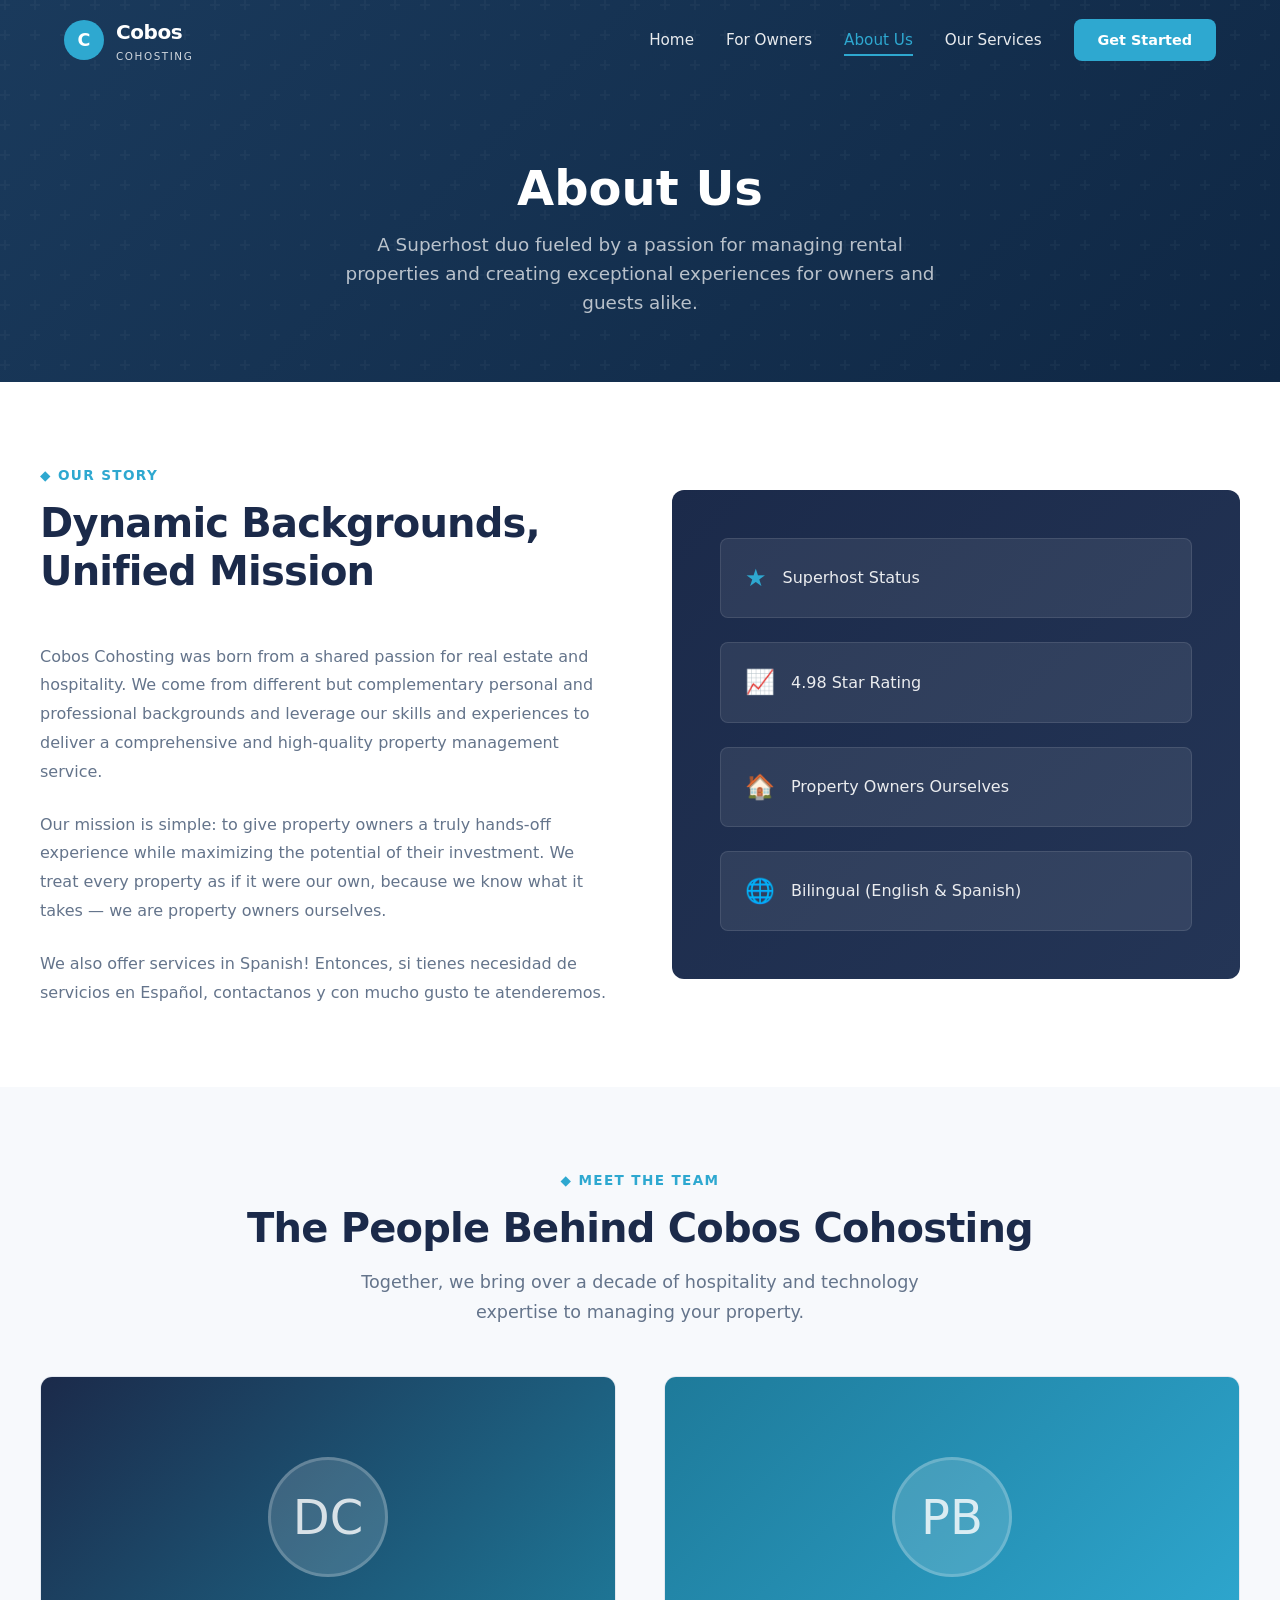
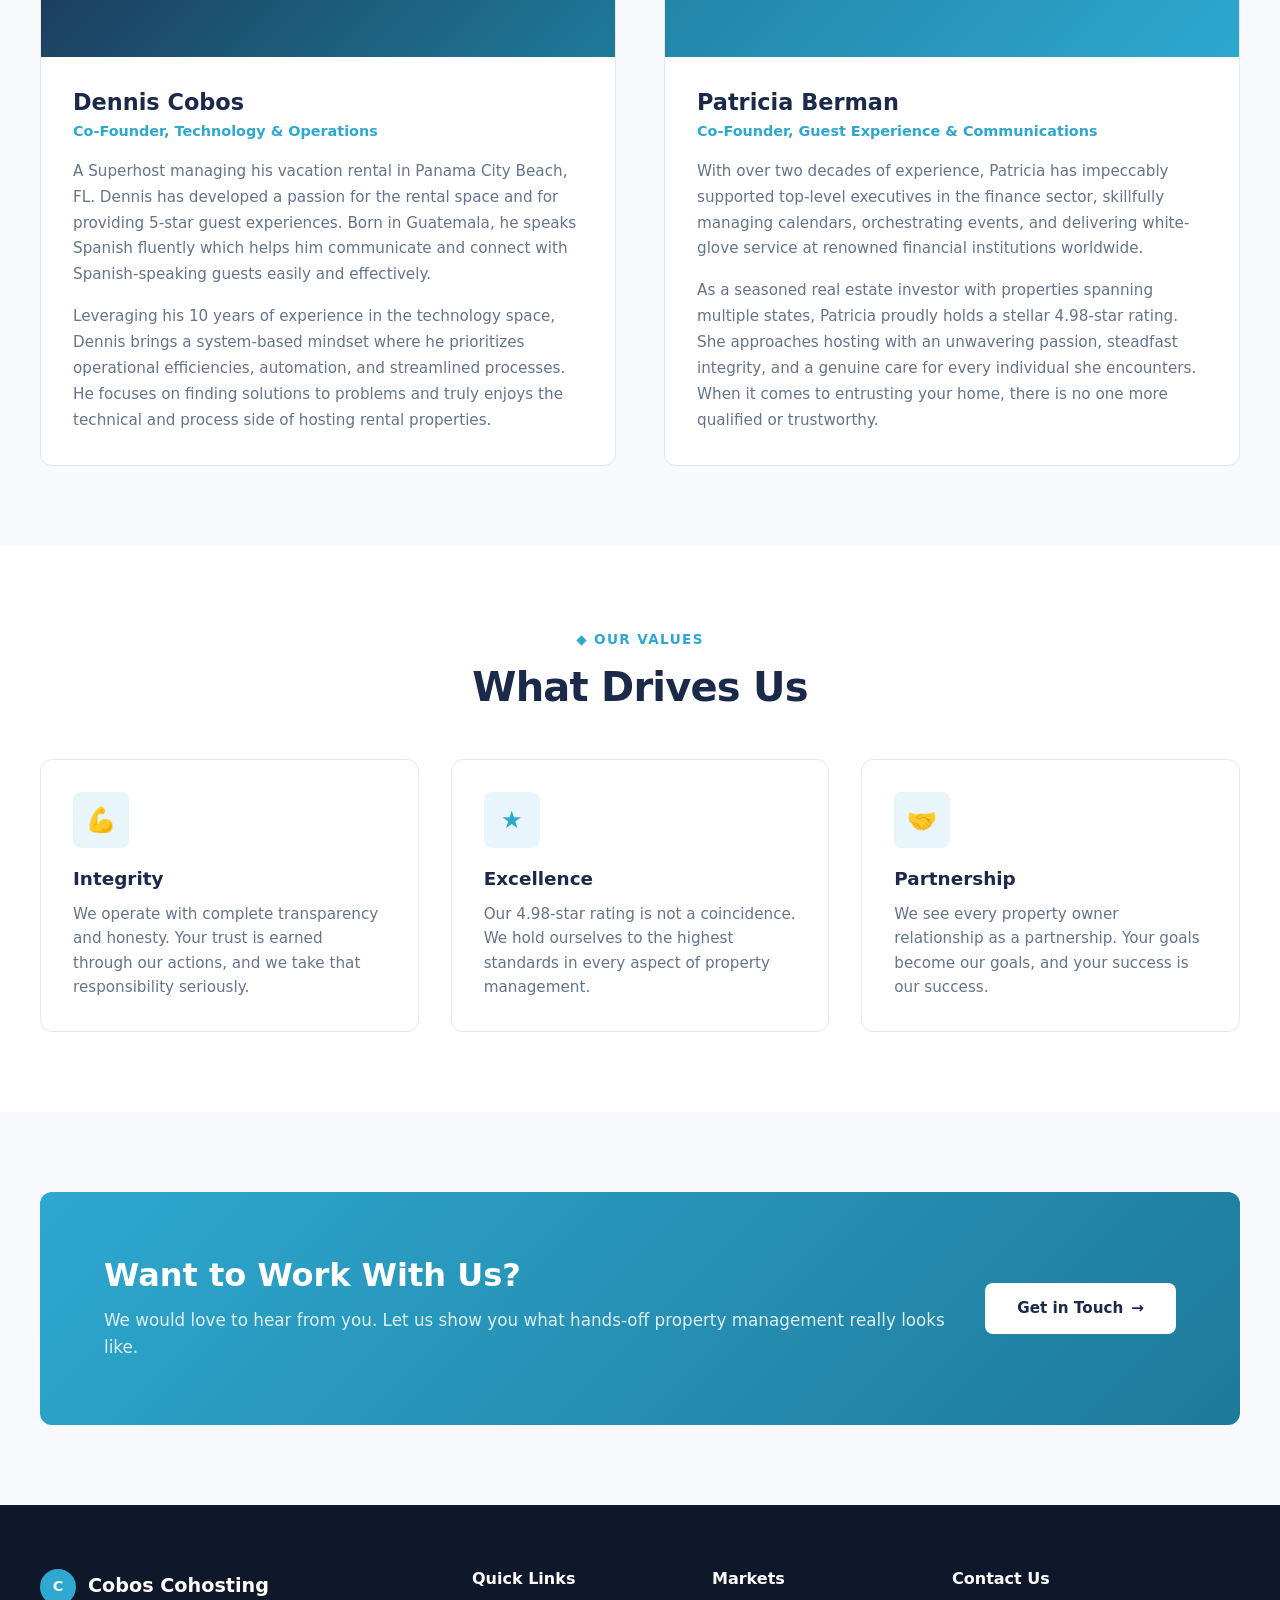
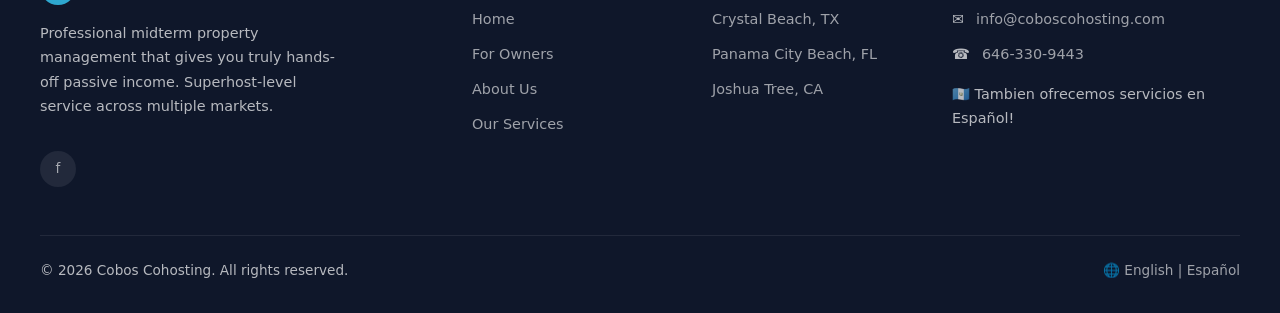
==== about.html @ 7b2449f8 "Initial commit: Cobos Cohosting website rebuild Complete static website for midterm property managem" ====
<!DOCTYPE html>
<html lang="en">
<head>
  <meta charset="UTF-8">
  <meta name="viewport" content="width=device-width, initial-scale=1.0">
  <title>About Us | Cobos Cohosting</title>
  <meta name="description" content="Meet the team behind Cobos Cohosting. Dennis Cobos and Patricia Berman bring together technology expertise and executive-level service to manage your rental property.">
  <link rel="stylesheet" href="css/style.css">
</head>
<body>

<!-- NAV -->
<nav class="nav">
  <div class="nav__inner">
    <a href="index.html" class="nav__logo">
      <div class="nav__logo-icon">C</div>
      <div class="nav__logo-text">Cobos<span>Cohosting</span></div>
    </a>
    <div class="nav__links">
      <a href="index.html" class="nav__link">Home</a>
      <a href="for-owners.html" class="nav__link">For Owners</a>
      <a href="about.html" class="nav__link active">About Us</a>
      <a href="services.html" class="nav__link">Our Services</a>
      <a href="for-owners.html#contact" class="nav__cta">Get Started</a>
    </div>
    <div class="nav__toggle" onclick="document.querySelector('.mobile-nav').classList.add('open')">
      <span></span><span></span><span></span>
    </div>
  </div>
</nav>

<!-- MOBILE NAV -->
<div class="mobile-nav">
  <button class="mobile-nav__close" onclick="this.parentElement.classList.remove('open')">&times;</button>
  <a href="index.html">Home</a>
  <a href="for-owners.html">For Owners</a>
  <a href="about.html">About Us</a>
  <a href="services.html">Our Services</a>
  <a href="for-owners.html#contact" class="btn btn--primary">Get Started</a>
</div>

<!-- PAGE HERO -->
<section class="page-hero">
  <h1 class="page-hero__title">About Us</h1>
  <p class="page-hero__subtitle">A Superhost duo fueled by a passion for managing rental properties and creating exceptional experiences for owners and guests alike.</p>
</section>

<!-- OUR STORY -->
<section class="section">
  <div class="section__inner">
    <div class="why-grid">
      <div>
        <div class="section__header">
          <div class="section__tag">&#9670; Our Story</div>
          <h2 class="section__title">Dynamic Backgrounds, Unified Mission</h2>
        </div>
        <p style="color:var(--text-light);line-height:1.8;margin-bottom:1.5rem">Cobos Cohosting was born from a shared passion for real estate and hospitality. We come from different but complementary personal and professional backgrounds and leverage our skills and experiences to deliver a comprehensive and high-quality property management service.</p>
        <p style="color:var(--text-light);line-height:1.8;margin-bottom:1.5rem">Our mission is simple: to give property owners a truly hands-off experience while maximizing the potential of their investment. We treat every property as if it were our own, because we know what it takes &mdash; we are property owners ourselves.</p>
        <p style="color:var(--text-light);line-height:1.8">We also offer services in Spanish! Entonces, si tienes necesidad de servicios en Espa&ntilde;ol, contactanos y con mucho gusto te atenderemos.</p>
      </div>
      <div class="why-visual">
        <div class="why-visual__item">
          <div class="why-visual__icon">&#9733;</div>
          <div class="why-visual__text">Superhost Status</div>
        </div>
        <div class="why-visual__item">
          <div class="why-visual__icon">&#128200;</div>
          <div class="why-visual__text">4.98 Star Rating</div>
        </div>
        <div class="why-visual__item">
          <div class="why-visual__icon">&#127968;</div>
          <div class="why-visual__text">Property Owners Ourselves</div>
        </div>
        <div class="why-visual__item">
          <div class="why-visual__icon">&#127760;</div>
          <div class="why-visual__text">Bilingual (English &amp; Spanish)</div>
        </div>
      </div>
    </div>
  </div>
</section>

<!-- TEAM -->
<section class="section section--gray">
  <div class="section__inner">
    <div class="section__header section__header--center">
      <div class="section__tag">&#9670; Meet the Team</div>
      <h2 class="section__title">The People Behind Cobos Cohosting</h2>
      <p class="section__subtitle">Together, we bring over a decade of hospitality and technology expertise to managing your property.</p>
    </div>
    <div class="team-grid">
      <div class="team-card">
        <div class="team-card__img">
          <div class="team-card__avatar">DC</div>
        </div>
        <div class="team-card__body">
          <h3 class="team-card__name">Dennis Cobos</h3>
          <div class="team-card__role">Co-Founder, Technology &amp; Operations</div>
          <p class="team-card__text">A Superhost managing his vacation rental in Panama City Beach, FL. Dennis has developed a passion for the rental space and for providing 5-star guest experiences. Born in Guatemala, he speaks Spanish fluently which helps him communicate and connect with Spanish-speaking guests easily and effectively.</p>
          <p class="team-card__text" style="margin-top:1rem">Leveraging his 10 years of experience in the technology space, Dennis brings a system-based mindset where he prioritizes operational efficiencies, automation, and streamlined processes. He focuses on finding solutions to problems and truly enjoys the technical and process side of hosting rental properties.</p>
        </div>
      </div>
      <div class="team-card">
        <div class="team-card__img" style="background:linear-gradient(135deg,var(--blue-dark),var(--blue))">
          <div class="team-card__avatar">PB</div>
        </div>
        <div class="team-card__body">
          <h3 class="team-card__name">Patricia Berman</h3>
          <div class="team-card__role">Co-Founder, Guest Experience &amp; Communications</div>
          <p class="team-card__text">With over two decades of experience, Patricia has impeccably supported top-level executives in the finance sector, skillfully managing calendars, orchestrating events, and delivering white-glove service at renowned financial institutions worldwide.</p>
          <p class="team-card__text" style="margin-top:1rem">As a seasoned real estate investor with properties spanning multiple states, Patricia proudly holds a stellar 4.98-star rating. She approaches hosting with an unwavering passion, steadfast integrity, and a genuine care for every individual she encounters. When it comes to entrusting your home, there is no one more qualified or trustworthy.</p>
        </div>
      </div>
    </div>
  </div>
</section>

<!-- VALUES -->
<section class="section">
  <div class="section__inner">
    <div class="section__header section__header--center">
      <div class="section__tag">&#9670; Our Values</div>
      <h2 class="section__title">What Drives Us</h2>
    </div>
    <div class="features">
      <div class="feature">
        <div class="feature__icon">&#128170;</div>
        <h3 class="feature__title">Integrity</h3>
        <p class="feature__text">We operate with complete transparency and honesty. Your trust is earned through our actions, and we take that responsibility seriously.</p>
      </div>
      <div class="feature">
        <div class="feature__icon">&#9733;</div>
        <h3 class="feature__title">Excellence</h3>
        <p class="feature__text">Our 4.98-star rating is not a coincidence. We hold ourselves to the highest standards in every aspect of property management.</p>
      </div>
      <div class="feature">
        <div class="feature__icon">&#129309;</div>
        <h3 class="feature__title">Partnership</h3>
        <p class="feature__text">We see every property owner relationship as a partnership. Your goals become our goals, and your success is our success.</p>
      </div>
    </div>
  </div>
</section>

<!-- CTA -->
<section class="section section--gray">
  <div class="section__inner">
    <div class="cta-banner">
      <div>
        <h2 class="cta-banner__title">Want to Work With Us?</h2>
        <p class="cta-banner__text">We would love to hear from you. Let us show you what hands-off property management really looks like.</p>
      </div>
      <div class="cta-banner__buttons">
        <a href="for-owners.html#contact" class="btn btn--white btn--arrow">Get in Touch</a>
      </div>
    </div>
  </div>
</section>

<!-- FOOTER -->
<footer class="footer">
  <div class="footer__inner">
    <div class="footer__grid">
      <div class="footer__brand">
        <div class="footer__logo">
          <div class="footer__logo-icon">C</div>
          Cobos Cohosting
        </div>
        <p class="footer__desc">Professional midterm property management that gives you truly hands-off passive income. Superhost-level service across multiple markets.</p>
        <div class="footer__social">
          <a href="https://www.facebook.com/profile.php?id=61550595598284" target="_blank" rel="noopener" aria-label="Facebook">f</a>
        </div>
      </div>
      <div>
        <h4 class="footer__heading">Quick Links</h4>
        <div class="footer__links">
          <a href="index.html">Home</a>
          <a href="for-owners.html">For Owners</a>
          <a href="about.html">About Us</a>
          <a href="services.html">Our Services</a>
        </div>
      </div>
      <div>
        <h4 class="footer__heading">Markets</h4>
        <div class="footer__links">
          <a href="#">Crystal Beach, TX</a>
          <a href="#">Panama City Beach, FL</a>
          <a href="#">Joshua Tree, CA</a>
        </div>
      </div>
      <div>
        <h4 class="footer__heading">Contact Us</h4>
        <div class="footer__contact-item">&#9993; <a href="mailto:info@coboscohosting.com">info@coboscohosting.com</a></div>
        <div class="footer__contact-item">&#9742; <a href="tel:6463309443">646-330-9443</a></div>
        <p class="footer__desc" style="margin-top:1rem">&#127468;&#127481; Tambien ofrecemos servicios en Espa&ntilde;ol!</p>
      </div>
    </div>
    <div class="footer__bottom">
      <span>&copy; 2026 Cobos Cohosting. All rights reserved.</span>
      <div class="footer__lang">&#127760; English | Espa&ntilde;ol</div>
    </div>
  </div>
</footer>

<script src="js/main.js"></script>
</body>
</html>
---- css/style.css ----
*,*::before,*::after{box-sizing:border-box;margin:0;padding:0}

:root{
  --blue:#2EA8D0;
  --blue-dark:#1E7A9A;
  --blue-light:#E8F6FB;
  --navy:#1B2A4A;
  --navy-light:#243556;
  --white:#FFFFFF;
  --off-white:#F7F9FC;
  --gray-50:#F8FAFC;
  --gray-100:#F1F5F9;
  --gray-200:#E2E8F0;
  --gray-300:#CBD5E1;
  --gray-400:#94A3B8;
  --gray-500:#64748B;
  --gray-600:#475569;
  --gray-700:#334155;
  --gray-800:#1E293B;
  --gray-900:#0F172A;
  --text:#334155;
  --text-light:#64748B;
  --shadow-sm:0 1px 2px rgba(0,0,0,.05);
  --shadow:0 4px 6px -1px rgba(0,0,0,.07),0 2px 4px -2px rgba(0,0,0,.05);
  --shadow-md:0 10px 15px -3px rgba(0,0,0,.08),0 4px 6px -4px rgba(0,0,0,.05);
  --shadow-lg:0 20px 25px -5px rgba(0,0,0,.1),0 8px 10px -6px rgba(0,0,0,.06);
  --radius:8px;
  --radius-lg:12px;
  --transition:all .3s ease;
}

html{scroll-behavior:smooth;font-size:16px}
body{font-family:'Segoe UI',system-ui,-apple-system,sans-serif;color:var(--text);line-height:1.6;overflow-x:hidden;background:var(--white)}
img{max-width:100%;height:auto;display:block}
a{text-decoration:none;color:inherit;transition:var(--transition)}
ul{list-style:none}
h1,h2,h3,h4,h5,h6{line-height:1.2;color:var(--navy);font-weight:700}

/* ── NAV ── */
.nav{position:fixed;top:0;left:0;width:100%;z-index:1000;transition:var(--transition);padding:1rem 0}
.nav.scrolled{background:var(--white);box-shadow:var(--shadow);padding:.5rem 0}
.nav.scrolled .nav__logo-text{color:var(--navy)}
.nav.scrolled .nav__link{color:var(--gray-700)}
.nav.scrolled .nav__link:hover,.nav.scrolled .nav__link.active{color:var(--blue)}
.nav__inner{max-width:1200px;margin:0 auto;padding:0 1.5rem;display:flex;align-items:center;justify-content:space-between}
.nav__logo{display:flex;align-items:center;gap:.75rem}
.nav__logo-icon{width:40px;height:40px;background:var(--blue);border-radius:50%;display:flex;align-items:center;justify-content:center;color:var(--white);font-weight:700;font-size:1.1rem}
.nav__logo-text{font-size:1.25rem;font-weight:700;color:var(--white);transition:var(--transition);letter-spacing:-.02em}
.nav__logo-text span{display:block;font-size:.65rem;font-weight:400;text-transform:uppercase;letter-spacing:.15em;opacity:.8}
.nav__links{display:flex;align-items:center;gap:2rem}
.nav__link{color:rgba(255,255,255,.9);font-weight:500;font-size:.95rem;position:relative;padding:.25rem 0}
.nav__link:hover,.nav__link.active{color:var(--blue)}
.nav__link::after{content:'';position:absolute;bottom:0;left:0;width:0;height:2px;background:var(--blue);transition:var(--transition)}
.nav__link:hover::after,.nav__link.active::after{width:100%}
.nav__cta{background:var(--blue);color:var(--white) !important;padding:.6rem 1.5rem;border-radius:var(--radius);font-weight:600;font-size:.9rem}
.nav__cta:hover{background:var(--blue-dark);transform:translateY(-1px)}
.nav__cta::after{display:none !important}
.nav__toggle{display:none;flex-direction:column;gap:5px;cursor:pointer;padding:.5rem}
.nav__toggle span{width:24px;height:2px;background:var(--white);transition:var(--transition);border-radius:2px}
.nav.scrolled .nav__toggle span{background:var(--navy)}

/* ── HERO ── */
.hero{position:relative;min-height:100vh;display:flex;align-items:center;overflow:hidden}
.hero__bg{position:absolute;inset:0;background:linear-gradient(135deg,#1a3a5c 0%,#0f2744 40%,#0a1f38 100%);z-index:0}
.hero__bg::after{content:'';position:absolute;inset:0;background:url("data:image/svg+xml,%3Csvg width='60' height='60' viewBox='0 0 60 60' xmlns='http://www.w3.org/2000/svg'%3E%3Cg fill='none' fill-rule='evenodd'%3E%3Cg fill='%23ffffff' fill-opacity='0.03'%3E%3Cpath d='M36 34v-4h-2v4h-4v2h4v4h2v-4h4v-2h-4zm0-30V0h-2v4h-4v2h4v4h2V6h4V4h-4zM6 34v-4H4v4H0v2h4v4h2v-4h4v-2H6zM6 4V0H4v4H0v2h4v4h2V6h4V4H6z'/%3E%3C/g%3E%3C/g%3E%3C/svg%3E")}
.hero__overlay{position:absolute;inset:0;z-index:1}
.hero__content{position:relative;z-index:2;max-width:1200px;margin:0 auto;padding:8rem 1.5rem 4rem;display:grid;grid-template-columns:1fr 1fr;gap:4rem;align-items:center}
.hero__tag{display:inline-flex;align-items:center;gap:.5rem;background:rgba(46,168,208,.15);color:var(--blue);padding:.4rem 1rem;border-radius:50px;font-size:.85rem;font-weight:600;margin-bottom:1.5rem;border:1px solid rgba(46,168,208,.3)}
.hero__title{font-size:3.2rem;color:var(--white);margin-bottom:1.5rem;letter-spacing:-.03em}
.hero__title em{font-style:normal;color:var(--blue)}
.hero__subtitle{font-size:1.15rem;color:rgba(255,255,255,.75);margin-bottom:2.5rem;line-height:1.7;max-width:520px}
.hero__buttons{display:flex;gap:1rem;flex-wrap:wrap}
.hero__visual{display:flex;justify-content:center;align-items:center}
.hero__card-group{position:relative;width:100%;max-width:420px}
.hero__stat-card{background:rgba(255,255,255,.08);backdrop-filter:blur(20px);border:1px solid rgba(255,255,255,.12);border-radius:var(--radius-lg);padding:1.5rem 2rem;margin-bottom:1.25rem;transition:var(--transition)}
.hero__stat-card:hover{transform:translateX(8px);background:rgba(255,255,255,.12)}
.hero__stat-number{font-size:2rem;font-weight:800;color:var(--blue);margin-bottom:.25rem}
.hero__stat-label{color:rgba(255,255,255,.7);font-size:.9rem}

/* ── BUTTONS ── */
.btn{display:inline-flex;align-items:center;gap:.5rem;padding:.85rem 2rem;border-radius:var(--radius);font-weight:600;font-size:.95rem;transition:var(--transition);border:none;cursor:pointer}
.btn--primary{background:var(--blue);color:var(--white)}
.btn--primary:hover{background:var(--blue-dark);transform:translateY(-2px);box-shadow:0 8px 25px rgba(46,168,208,.35)}
.btn--outline{background:transparent;color:var(--white);border:2px solid rgba(255,255,255,.3)}
.btn--outline:hover{border-color:var(--white);background:rgba(255,255,255,.1)}
.btn--outline-dark{background:transparent;color:var(--blue);border:2px solid var(--blue)}
.btn--outline-dark:hover{background:var(--blue);color:var(--white)}
.btn--white{background:var(--white);color:var(--navy)}
.btn--white:hover{background:var(--gray-100);transform:translateY(-2px)}
.btn--arrow::after{content:'\2192';transition:var(--transition)}
.btn--arrow:hover::after{transform:translateX(4px)}

/* ── SECTIONS ── */
.section{padding:5rem 1.5rem}
.section--gray{background:var(--off-white)}
.section--navy{background:var(--navy);color:var(--white)}
.section--navy h2,.section--navy h3{color:var(--white)}
.section--navy p{color:rgba(255,255,255,.75)}
.section__inner{max-width:1200px;margin:0 auto}
.section__tag{display:inline-flex;align-items:center;gap:.5rem;color:var(--blue);font-size:.85rem;font-weight:600;text-transform:uppercase;letter-spacing:.1em;margin-bottom:.75rem}
.section__title{font-size:2.5rem;margin-bottom:1rem;letter-spacing:-.02em}
.section__subtitle{font-size:1.1rem;color:var(--text-light);max-width:600px;line-height:1.7}
.section__header{margin-bottom:3rem}
.section__header--center{text-align:center}
.section__header--center .section__subtitle{margin:0 auto}

/* ── FEATURES GRID ── */
.features{display:grid;grid-template-columns:repeat(3,1fr);gap:2rem}
.feature{background:var(--white);border-radius:var(--radius-lg);padding:2rem;border:1px solid var(--gray-200);transition:var(--transition)}
.feature:hover{transform:translateY(-4px);box-shadow:var(--shadow-lg);border-color:var(--blue)}
.feature__icon{width:56px;height:56px;background:var(--blue-light);border-radius:var(--radius);display:flex;align-items:center;justify-content:center;margin-bottom:1.25rem;font-size:1.5rem;color:var(--blue)}
.feature__title{font-size:1.15rem;margin-bottom:.75rem;color:var(--navy)}
.feature__text{color:var(--text-light);font-size:.95rem;line-height:1.6}

/* ── SERVICES (detailed) ── */
.services-detail{display:flex;flex-direction:column;gap:3rem}
.service-item{display:grid;grid-template-columns:80px 1fr;gap:2rem;align-items:start;background:var(--white);border-radius:var(--radius-lg);padding:2.5rem;border:1px solid var(--gray-200);transition:var(--transition)}
.service-item:hover{box-shadow:var(--shadow-md);border-color:var(--blue)}
.service-item__number{width:64px;height:64px;background:var(--blue);color:var(--white);border-radius:50%;display:flex;align-items:center;justify-content:center;font-size:1.5rem;font-weight:800;flex-shrink:0}
.service-item__title{font-size:1.3rem;margin-bottom:.75rem}
.service-item__text{color:var(--text-light);line-height:1.7}

/* ── STATS ── */
.stats{display:grid;grid-template-columns:repeat(4,1fr);gap:2rem;padding:3rem 0}
.stat{text-align:center;padding:2rem}
.stat__number{font-size:2.75rem;font-weight:800;color:var(--blue);margin-bottom:.5rem}
.stat__label{color:rgba(255,255,255,.7);font-size:.95rem;font-weight:500}

/* ── WHY US ── */
.why-grid{display:grid;grid-template-columns:1fr 1fr;gap:4rem;align-items:center}
.why-list{display:flex;flex-direction:column;gap:1.5rem}
.why-item{display:flex;gap:1rem;align-items:start}
.why-item__icon{width:48px;height:48px;background:var(--blue-light);border-radius:50%;display:flex;align-items:center;justify-content:center;flex-shrink:0;color:var(--blue);font-size:1.25rem;font-weight:700}
.why-item__title{font-weight:600;color:var(--navy);margin-bottom:.25rem}
.why-item__text{color:var(--text-light);font-size:.9rem}
.why-visual{background:linear-gradient(135deg,var(--navy) 0%,var(--navy-light) 100%);border-radius:var(--radius-lg);padding:3rem;min-height:400px;display:flex;flex-direction:column;justify-content:center;gap:1.5rem}
.why-visual__item{background:rgba(255,255,255,.08);border:1px solid rgba(255,255,255,.1);border-radius:var(--radius);padding:1.25rem 1.5rem;display:flex;align-items:center;gap:1rem}
.why-visual__icon{color:var(--blue);font-size:1.5rem}
.why-visual__text{color:rgba(255,255,255,.9);font-weight:500}

/* ── TEAM ── */
.team-grid{display:grid;grid-template-columns:1fr 1fr;gap:3rem}
.team-card{background:var(--white);border-radius:var(--radius-lg);overflow:hidden;border:1px solid var(--gray-200);transition:var(--transition)}
.team-card:hover{box-shadow:var(--shadow-lg)}
.team-card__img{height:280px;background:linear-gradient(135deg,var(--navy),var(--blue-dark));display:flex;align-items:center;justify-content:center}
.team-card__avatar{width:120px;height:120px;background:rgba(255,255,255,.15);border-radius:50%;display:flex;align-items:center;justify-content:center;font-size:3rem;color:rgba(255,255,255,.8);border:3px solid rgba(255,255,255,.2)}
.team-card__body{padding:2rem}
.team-card__name{font-size:1.4rem;margin-bottom:.25rem}
.team-card__role{color:var(--blue);font-weight:600;font-size:.9rem;margin-bottom:1rem}
.team-card__text{color:var(--text-light);font-size:.95rem;line-height:1.7}

/* ── MARKETS ── */
.markets-grid{display:grid;grid-template-columns:repeat(3,1fr);gap:2rem}
.market-card{background:rgba(255,255,255,.06);border:1px solid rgba(255,255,255,.1);border-radius:var(--radius-lg);padding:2rem;text-align:center;transition:var(--transition)}
.market-card:hover{background:rgba(255,255,255,.1);transform:translateY(-4px)}
.market-card__icon{font-size:2.5rem;margin-bottom:1rem}
.market-card__name{font-size:1.2rem;font-weight:600;color:var(--white);margin-bottom:.5rem}
.market-card__state{color:var(--blue);font-weight:500;font-size:.9rem}

/* ── CTA BANNER ── */
.cta-banner{background:linear-gradient(135deg,var(--blue) 0%,var(--blue-dark) 100%);border-radius:var(--radius-lg);padding:4rem;display:flex;align-items:center;justify-content:space-between;gap:2rem}
.cta-banner__title{font-size:2rem;color:var(--white);margin-bottom:.75rem}
.cta-banner__text{color:rgba(255,255,255,.85);font-size:1.05rem}
.cta-banner__buttons{flex-shrink:0}

/* ── CONTACT / LANDING FORM ── */
.contact-grid{display:grid;grid-template-columns:1fr 1fr;gap:4rem;align-items:start}
.contact-info{display:flex;flex-direction:column;gap:2rem}
.contact-item{display:flex;gap:1rem;align-items:start}
.contact-item__icon{width:48px;height:48px;background:var(--blue-light);border-radius:50%;display:flex;align-items:center;justify-content:center;flex-shrink:0;color:var(--blue);font-size:1.2rem}
.contact-item__label{font-size:.85rem;color:var(--text-light);margin-bottom:.15rem}
.contact-item__value{font-weight:600;color:var(--navy)}
.contact-item__value a{color:var(--navy)}
.contact-item__value a:hover{color:var(--blue)}

.form-card{background:var(--white);border-radius:var(--radius-lg);padding:2.5rem;box-shadow:var(--shadow-lg);border:1px solid var(--gray-200)}
.form-card__title{font-size:1.5rem;margin-bottom:.5rem}
.form-card__subtitle{color:var(--text-light);margin-bottom:2rem;font-size:.95rem}
.form__row{display:grid;grid-template-columns:1fr 1fr;gap:1rem;margin-bottom:1rem}
.form__group{margin-bottom:1rem}
.form__label{display:block;font-size:.85rem;font-weight:600;color:var(--gray-700);margin-bottom:.4rem}
.form__input,.form__textarea,.form__select{width:100%;padding:.75rem 1rem;border:1.5px solid var(--gray-200);border-radius:var(--radius);font-size:.95rem;font-family:inherit;transition:var(--transition);background:var(--white);color:var(--text)}
.form__input:focus,.form__textarea:focus,.form__select:focus{outline:none;border-color:var(--blue);box-shadow:0 0 0 3px rgba(46,168,208,.15)}
.form__textarea{resize:vertical;min-height:120px}
.form__checkbox{display:flex;align-items:start;gap:.75rem;margin-bottom:1.5rem}
.form__checkbox input{margin-top:.3rem;accent-color:var(--blue)}
.form__checkbox label{font-size:.85rem;color:var(--text-light);line-height:1.5}
.form__submit{width:100%}
.form__success{display:none;text-align:center;padding:2rem}
.form__success.show{display:block}
.form__success h3{color:var(--navy);margin-bottom:.5rem}
.form__success p{color:var(--text-light)}

/* ── PAGE HERO (inner pages) ── */
.page-hero{background:linear-gradient(135deg,#1a3a5c 0%,#0f2744 100%);padding:10rem 1.5rem 4rem;text-align:center;position:relative;overflow:hidden}
.page-hero::after{content:'';position:absolute;inset:0;background:url("data:image/svg+xml,%3Csvg width='60' height='60' viewBox='0 0 60 60' xmlns='http://www.w3.org/2000/svg'%3E%3Cg fill='none' fill-rule='evenodd'%3E%3Cg fill='%23ffffff' fill-opacity='0.03'%3E%3Cpath d='M36 34v-4h-2v4h-4v2h4v4h2v-4h4v-2h-4zm0-30V0h-2v4h-4v2h4v4h2V6h4V4h-4zM6 34v-4H4v4H0v2h4v4h2v-4h4v-2H6zM6 4V0H4v4H0v2h4v4h2V6h4V4H6z'/%3E%3C/g%3E%3C/g%3E%3C/svg%3E")}
.page-hero__title{font-size:3rem;color:var(--white);position:relative;z-index:1;margin-bottom:.75rem}
.page-hero__subtitle{color:rgba(255,255,255,.7);font-size:1.15rem;position:relative;z-index:1;max-width:600px;margin:0 auto}

/* ── PROCESS ── */
.process-grid{display:grid;grid-template-columns:repeat(4,1fr);gap:2rem}
.process-step{text-align:center;position:relative}
.process-step:not(:last-child)::after{content:'';position:absolute;top:32px;left:calc(50% + 40px);width:calc(100% - 80px);height:2px;background:var(--gray-200)}
.process-step__number{width:64px;height:64px;background:var(--blue);color:var(--white);border-radius:50%;display:flex;align-items:center;justify-content:center;font-size:1.25rem;font-weight:800;margin:0 auto 1.25rem;position:relative;z-index:1}
.process-step__title{font-weight:600;margin-bottom:.5rem;color:var(--navy)}
.process-step__text{color:var(--text-light);font-size:.9rem;line-height:1.6}

/* ── TESTIMONIALS ── */
.testimonials-grid{display:grid;grid-template-columns:repeat(3,1fr);gap:2rem}
.testimonial{background:var(--white);border-radius:var(--radius-lg);padding:2rem;border:1px solid var(--gray-200);transition:var(--transition)}
.testimonial:hover{box-shadow:var(--shadow-md)}
.testimonial__stars{color:var(--blue);font-size:1.1rem;margin-bottom:1rem;letter-spacing:2px}
.testimonial__text{color:var(--text-light);font-size:.95rem;line-height:1.7;margin-bottom:1.25rem;font-style:italic}
.testimonial__author{font-weight:600;color:var(--navy);font-size:.95rem}
.testimonial__role{color:var(--text-light);font-size:.85rem}

/* ── FOOTER ── */
.footer{background:var(--gray-900);color:rgba(255,255,255,.7);padding:4rem 1.5rem 2rem}
.footer__inner{max-width:1200px;margin:0 auto}
.footer__grid{display:grid;grid-template-columns:2fr 1fr 1fr 1.5fr;gap:3rem;margin-bottom:3rem}
.footer__brand{display:flex;flex-direction:column;gap:1rem}
.footer__logo{display:flex;align-items:center;gap:.75rem;color:var(--white);font-size:1.2rem;font-weight:700}
.footer__logo-icon{width:36px;height:36px;background:var(--blue);border-radius:50%;display:flex;align-items:center;justify-content:center;font-size:.9rem;color:var(--white)}
.footer__desc{font-size:.9rem;line-height:1.7;max-width:300px}
.footer__heading{color:var(--white);font-weight:600;margin-bottom:1.25rem;font-size:1rem}
.footer__links{display:flex;flex-direction:column;gap:.75rem}
.footer__links a{color:rgba(255,255,255,.6);font-size:.9rem;transition:var(--transition)}
.footer__links a:hover{color:var(--blue)}
.footer__contact-item{display:flex;align-items:center;gap:.75rem;margin-bottom:.75rem;font-size:.9rem}
.footer__contact-item a{color:rgba(255,255,255,.6)}
.footer__contact-item a:hover{color:var(--blue)}
.footer__social{display:flex;gap:.75rem;margin-top:1rem}
.footer__social a{width:36px;height:36px;background:rgba(255,255,255,.08);border-radius:50%;display:flex;align-items:center;justify-content:center;color:rgba(255,255,255,.6);transition:var(--transition);font-size:.85rem}
.footer__social a:hover{background:var(--blue);color:var(--white)}
.footer__bottom{border-top:1px solid rgba(255,255,255,.08);padding-top:1.5rem;display:flex;justify-content:space-between;align-items:center;font-size:.85rem}
.footer__lang{display:flex;align-items:center;gap:.5rem;color:rgba(255,255,255,.6)}

/* ── LANDING HERO ── */
.landing-hero{background:linear-gradient(135deg,#1a3a5c 0%,#0f2744 100%);min-height:100vh;display:flex;align-items:center;position:relative;overflow:hidden}
.landing-hero::after{content:'';position:absolute;inset:0;background:url("data:image/svg+xml,%3Csvg width='60' height='60' viewBox='0 0 60 60' xmlns='http://www.w3.org/2000/svg'%3E%3Cg fill='none' fill-rule='evenodd'%3E%3Cg fill='%23ffffff' fill-opacity='0.03'%3E%3Cpath d='M36 34v-4h-2v4h-4v2h4v4h2v-4h4v-2h-4zm0-30V0h-2v4h-4v2h4v4h2V6h4V4h-4zM6 34v-4H4v4H0v2h4v4h2v-4h4v-2H6zM6 4V0H4v4H0v2h4v4h2V6h4V4H6z'/%3E%3C/g%3E%3C/g%3E%3C/svg%3E")}
.landing-hero__inner{max-width:1200px;margin:0 auto;padding:8rem 1.5rem 4rem;display:grid;grid-template-columns:1fr 1fr;gap:4rem;align-items:center;position:relative;z-index:1}
.landing-hero__title{font-size:2.8rem;color:var(--white);margin-bottom:1rem;letter-spacing:-.02em}
.landing-hero__title em{font-style:normal;color:var(--blue)}
.landing-hero__text{color:rgba(255,255,255,.75);font-size:1.1rem;line-height:1.7;margin-bottom:2rem}
.landing-hero__checks{display:flex;flex-direction:column;gap:.75rem}
.landing-hero__check{display:flex;align-items:center;gap:.75rem;color:rgba(255,255,255,.85);font-size:.95rem}
.landing-hero__check-icon{color:var(--blue);font-weight:700}

/* ── MOBILE ── */
.mobile-nav{display:none;position:fixed;top:0;left:0;width:100%;height:100%;background:var(--navy);z-index:999;flex-direction:column;align-items:center;justify-content:center;gap:2rem}
.mobile-nav.open{display:flex}
.mobile-nav a{color:var(--white);font-size:1.25rem;font-weight:600}
.mobile-nav__close{position:absolute;top:1.5rem;right:1.5rem;background:none;border:none;color:var(--white);font-size:1.5rem;cursor:pointer}

@media(max-width:1024px){
  .hero__content{grid-template-columns:1fr;text-align:center;padding-top:7rem}
  .hero__subtitle{margin:0 auto 2.5rem}
  .hero__buttons{justify-content:center}
  .hero__visual{display:none}
  .features{grid-template-columns:repeat(2,1fr)}
  .stats{grid-template-columns:repeat(2,1fr)}
  .why-grid{grid-template-columns:1fr}
  .why-visual{order:-1}
  .team-grid{grid-template-columns:1fr}
  .contact-grid{grid-template-columns:1fr}
  .footer__grid{grid-template-columns:1fr 1fr}
  .process-grid{grid-template-columns:repeat(2,1fr)}
  .process-step:not(:last-child)::after{display:none}
  .cta-banner{flex-direction:column;text-align:center;padding:3rem 2rem}
  .landing-hero__inner{grid-template-columns:1fr}
  .markets-grid{grid-template-columns:1fr 1fr}
}

@media(max-width:768px){
  .nav__links{display:none}
  .nav__toggle{display:flex}
  .hero__title{font-size:2.2rem}
  .section__title{font-size:1.8rem}
  .page-hero__title{font-size:2rem}
  .features{grid-template-columns:1fr}
  .testimonials-grid{grid-template-columns:1fr}
  .process-grid{grid-template-columns:1fr}
  .form__row{grid-template-columns:1fr}
  .footer__grid{grid-template-columns:1fr}
  .footer__bottom{flex-direction:column;gap:1rem;text-align:center}
  .markets-grid{grid-template-columns:1fr}
  .cta-banner__title{font-size:1.5rem}
  .landing-hero__title{font-size:2rem}
  .service-item{grid-template-columns:1fr;text-align:center}
  .service-item__number{margin:0 auto}
}
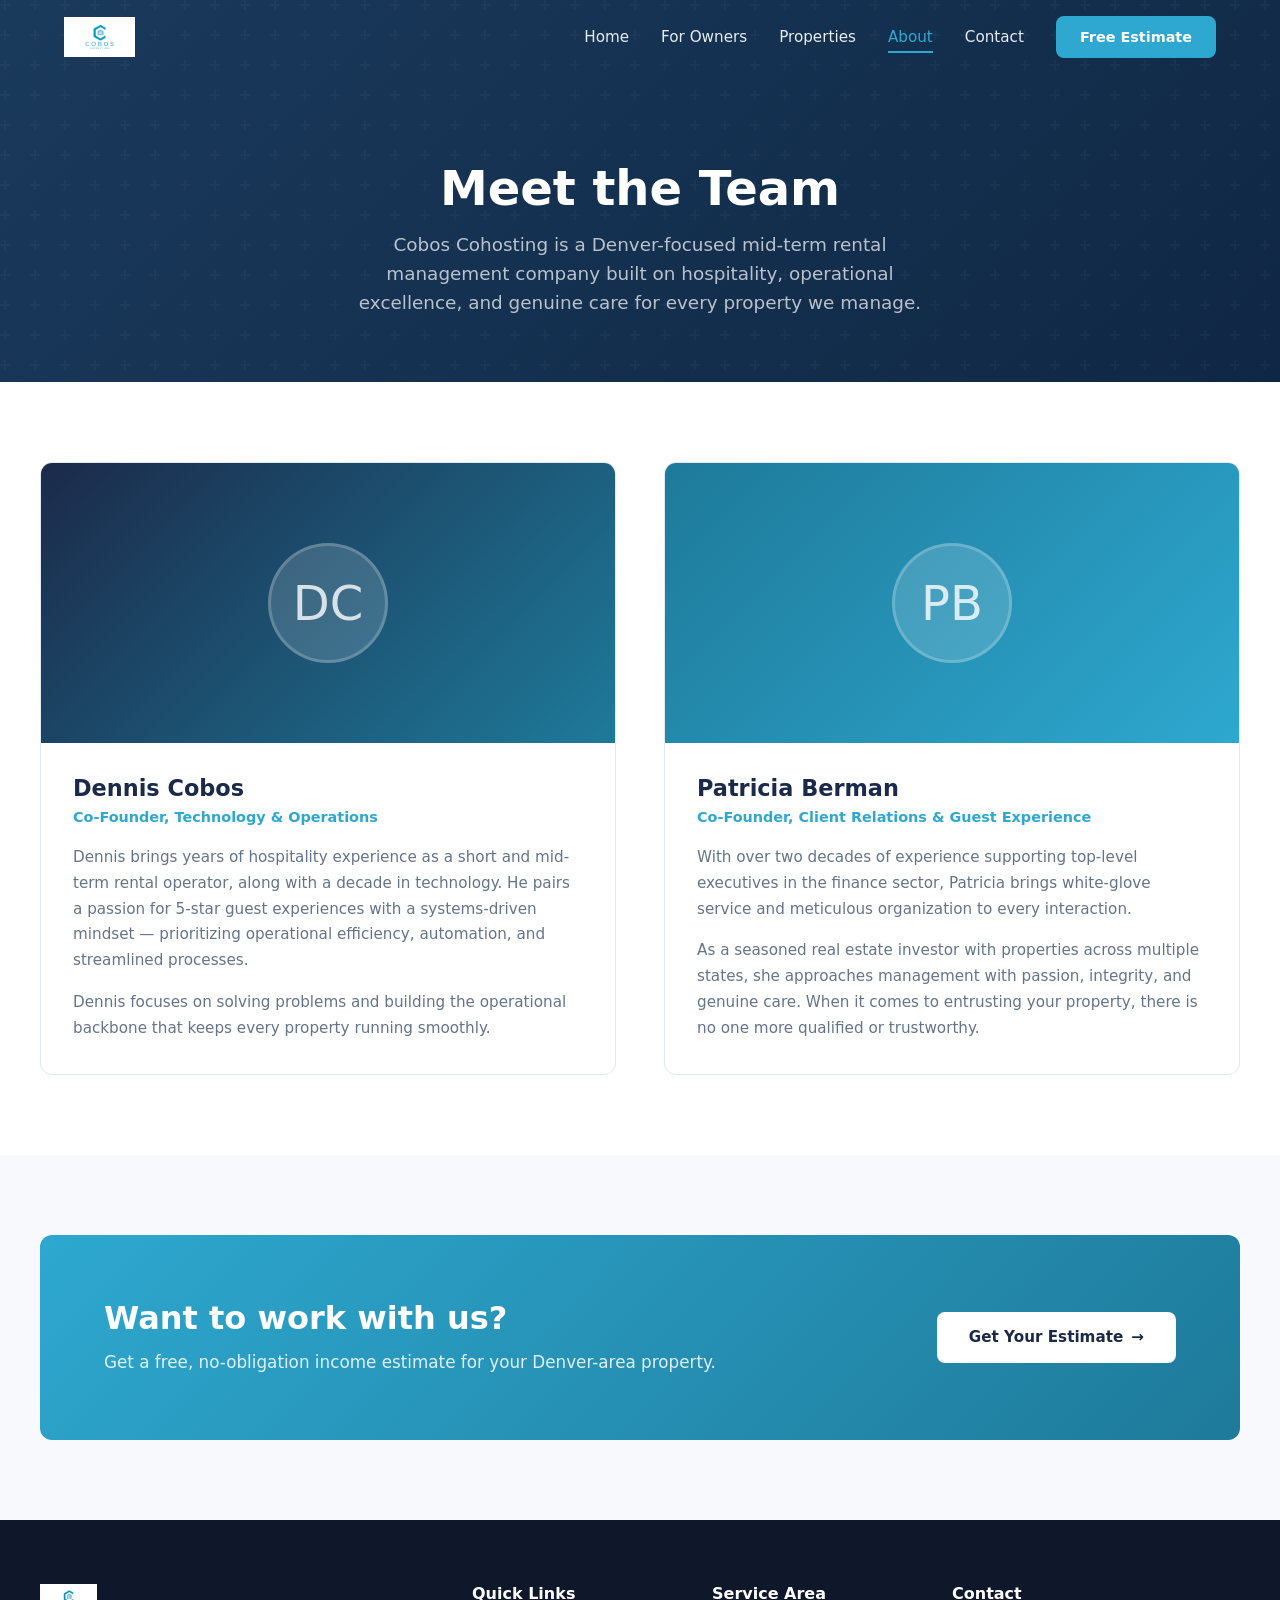
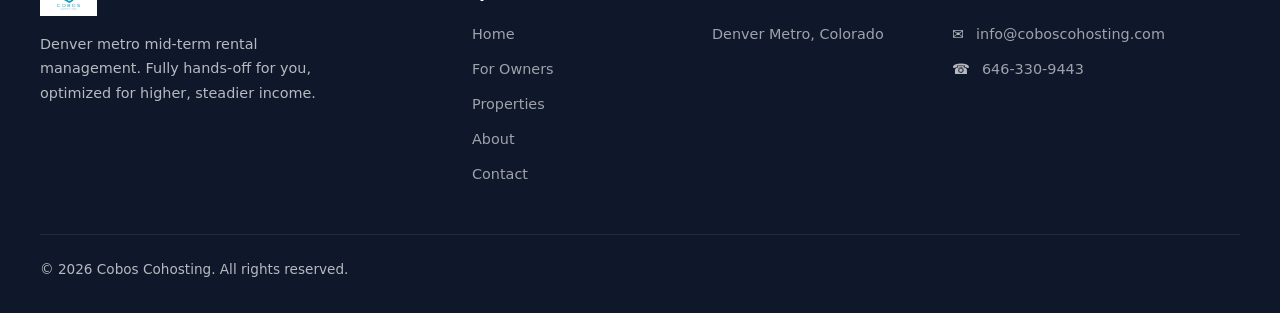
==== commit afa38bde: "Add company logo to nav and footer across all pages Replace placeholder text icon with actual Cobos " ====
--- a/about.html
+++ b/about.html
@@ -4,7 +4,7 @@
   <meta charset="UTF-8">
   <meta name="viewport" content="width=device-width, initial-scale=1.0">
   <title>About Us | Cobos Cohosting</title>
-  <meta name="description" content="Meet the team behind Cobos Cohosting. Dennis Cobos and Patricia Berman bring together technology expertise and executive-level service to manage your rental property.">
+  <meta name="description" content="Meet the team behind Cobos Cohosting. A Denver-focused mid-term rental management company built on hospitality, operational excellence, and genuine care.">
   <link rel="stylesheet" href="css/style.css">
 </head>
 <body>
@@ -13,15 +13,15 @@
 <nav class="nav">
   <div class="nav__inner">
     <a href="index.html" class="nav__logo">
-      <div class="nav__logo-icon">C</div>
-      <div class="nav__logo-text">Cobos<span>Cohosting</span></div>
+      <img src="img/logo.png" alt="Cobos Cohosting" class="nav__logo-img">
     </a>
     <div class="nav__links">
       <a href="index.html" class="nav__link">Home</a>
       <a href="for-owners.html" class="nav__link">For Owners</a>
-      <a href="about.html" class="nav__link active">About Us</a>
-      <a href="services.html" class="nav__link">Our Services</a>
-      <a href="for-owners.html#contact" class="nav__cta">Get Started</a>
+      <a href="properties.html" class="nav__link">Properties</a>
+      <a href="about.html" class="nav__link active">About</a>
+      <a href="contact.html" class="nav__link">Contact</a>
+      <a href="index.html#estimate" class="nav__cta">Free Estimate</a>
     </div>
     <div class="nav__toggle" onclick="document.querySelector('.mobile-nav').classList.add('open')">
       <span></span><span></span><span></span>
@@ -34,60 +34,21 @@
   <button class="mobile-nav__close" onclick="this.parentElement.classList.remove('open')">&times;</button>
   <a href="index.html">Home</a>
   <a href="for-owners.html">For Owners</a>
-  <a href="about.html">About Us</a>
-  <a href="services.html">Our Services</a>
-  <a href="for-owners.html#contact" class="btn btn--primary">Get Started</a>
+  <a href="properties.html">Properties</a>
+  <a href="about.html">About</a>
+  <a href="contact.html">Contact</a>
+  <a href="index.html#estimate" class="btn btn--primary">Free Estimate</a>
 </div>
 
 <!-- PAGE HERO -->
 <section class="page-hero">
-  <h1 class="page-hero__title">About Us</h1>
-  <p class="page-hero__subtitle">A Superhost duo fueled by a passion for managing rental properties and creating exceptional experiences for owners and guests alike.</p>
-</section>
-
-<!-- OUR STORY -->
-<section class="section">
-  <div class="section__inner">
-    <div class="why-grid">
-      <div>
-        <div class="section__header">
-          <div class="section__tag">&#9670; Our Story</div>
-          <h2 class="section__title">Dynamic Backgrounds, Unified Mission</h2>
-        </div>
-        <p style="color:var(--text-light);line-height:1.8;margin-bottom:1.5rem">Cobos Cohosting was born from a shared passion for real estate and hospitality. We come from different but complementary personal and professional backgrounds and leverage our skills and experiences to deliver a comprehensive and high-quality property management service.</p>
-        <p style="color:var(--text-light);line-height:1.8;margin-bottom:1.5rem">Our mission is simple: to give property owners a truly hands-off experience while maximizing the potential of their investment. We treat every property as if it were our own, because we know what it takes &mdash; we are property owners ourselves.</p>
-        <p style="color:var(--text-light);line-height:1.8">We also offer services in Spanish! Entonces, si tienes necesidad de servicios en Espa&ntilde;ol, contactanos y con mucho gusto te atenderemos.</p>
-      </div>
-      <div class="why-visual">
-        <div class="why-visual__item">
-          <div class="why-visual__icon">&#9733;</div>
-          <div class="why-visual__text">Superhost Status</div>
-        </div>
-        <div class="why-visual__item">
-          <div class="why-visual__icon">&#128200;</div>
-          <div class="why-visual__text">4.98 Star Rating</div>
-        </div>
-        <div class="why-visual__item">
-          <div class="why-visual__icon">&#127968;</div>
-          <div class="why-visual__text">Property Owners Ourselves</div>
-        </div>
-        <div class="why-visual__item">
-          <div class="why-visual__icon">&#127760;</div>
-          <div class="why-visual__text">Bilingual (English &amp; Spanish)</div>
-        </div>
-      </div>
-    </div>
-  </div>
+  <h1 class="page-hero__title">Meet the Team</h1>
+  <p class="page-hero__subtitle">Cobos Cohosting is a Denver-focused mid-term rental management company built on hospitality, operational excellence, and genuine care for every property we manage.</p>
 </section>
 
 <!-- TEAM -->
-<section class="section section--gray">
+<section class="section">
   <div class="section__inner">
-    <div class="section__header section__header--center">
-      <div class="section__tag">&#9670; Meet the Team</div>
-      <h2 class="section__title">The People Behind Cobos Cohosting</h2>
-      <p class="section__subtitle">Together, we bring over a decade of hospitality and technology expertise to managing your property.</p>
-    </div>
     <div class="team-grid">
       <div class="team-card">
         <div class="team-card__img">
@@ -96,8 +57,8 @@
         <div class="team-card__body">
           <h3 class="team-card__name">Dennis Cobos</h3>
           <div class="team-card__role">Co-Founder, Technology &amp; Operations</div>
-          <p class="team-card__text">A Superhost managing his vacation rental in Panama City Beach, FL. Dennis has developed a passion for the rental space and for providing 5-star guest experiences. Born in Guatemala, he speaks Spanish fluently which helps him communicate and connect with Spanish-speaking guests easily and effectively.</p>
-          <p class="team-card__text" style="margin-top:1rem">Leveraging his 10 years of experience in the technology space, Dennis brings a system-based mindset where he prioritizes operational efficiencies, automation, and streamlined processes. He focuses on finding solutions to problems and truly enjoys the technical and process side of hosting rental properties.</p>
+          <p class="team-card__text">Dennis brings years of hospitality experience as a short and mid-term rental operator, along with a decade in technology. He pairs a passion for 5-star guest experiences with a systems-driven mindset &mdash; prioritizing operational efficiency, automation, and streamlined processes.</p>
+          <p class="team-card__text" style="margin-top:1rem">Dennis focuses on solving problems and building the operational backbone that keeps every property running smoothly.</p>
         </div>
       </div>
       <div class="team-card">
@@ -106,37 +67,10 @@
         </div>
         <div class="team-card__body">
           <h3 class="team-card__name">Patricia Berman</h3>
-          <div class="team-card__role">Co-Founder, Guest Experience &amp; Communications</div>
-          <p class="team-card__text">With over two decades of experience, Patricia has impeccably supported top-level executives in the finance sector, skillfully managing calendars, orchestrating events, and delivering white-glove service at renowned financial institutions worldwide.</p>
-          <p class="team-card__text" style="margin-top:1rem">As a seasoned real estate investor with properties spanning multiple states, Patricia proudly holds a stellar 4.98-star rating. She approaches hosting with an unwavering passion, steadfast integrity, and a genuine care for every individual she encounters. When it comes to entrusting your home, there is no one more qualified or trustworthy.</p>
+          <div class="team-card__role">Co-Founder, Client Relations &amp; Guest Experience</div>
+          <p class="team-card__text">With over two decades of experience supporting top-level executives in the finance sector, Patricia brings white-glove service and meticulous organization to every interaction.</p>
+          <p class="team-card__text" style="margin-top:1rem">As a seasoned real estate investor with properties across multiple states, she approaches management with passion, integrity, and genuine care. When it comes to entrusting your property, there is no one more qualified or trustworthy.</p>
         </div>
-      </div>
-    </div>
-  </div>
-</section>
-
-<!-- VALUES -->
-<section class="section">
-  <div class="section__inner">
-    <div class="section__header section__header--center">
-      <div class="section__tag">&#9670; Our Values</div>
-      <h2 class="section__title">What Drives Us</h2>
-    </div>
-    <div class="features">
-      <div class="feature">
-        <div class="feature__icon">&#128170;</div>
-        <h3 class="feature__title">Integrity</h3>
-        <p class="feature__text">We operate with complete transparency and honesty. Your trust is earned through our actions, and we take that responsibility seriously.</p>
-      </div>
-      <div class="feature">
-        <div class="feature__icon">&#9733;</div>
-        <h3 class="feature__title">Excellence</h3>
-        <p class="feature__text">Our 4.98-star rating is not a coincidence. We hold ourselves to the highest standards in every aspect of property management.</p>
-      </div>
-      <div class="feature">
-        <div class="feature__icon">&#129309;</div>
-        <h3 class="feature__title">Partnership</h3>
-        <p class="feature__text">We see every property owner relationship as a partnership. Your goals become our goals, and your success is our success.</p>
       </div>
     </div>
   </div>
@@ -147,11 +81,11 @@
   <div class="section__inner">
     <div class="cta-banner">
       <div>
-        <h2 class="cta-banner__title">Want to Work With Us?</h2>
-        <p class="cta-banner__text">We would love to hear from you. Let us show you what hands-off property management really looks like.</p>
+        <h2 class="cta-banner__title">Want to work with us?</h2>
+        <p class="cta-banner__text">Get a free, no-obligation income estimate for your Denver-area property.</p>
       </div>
       <div class="cta-banner__buttons">
-        <a href="for-owners.html#contact" class="btn btn--white btn--arrow">Get in Touch</a>
+        <a href="index.html#estimate" class="btn btn--white btn--arrow">Get Your Estimate</a>
       </div>
     </div>
   </div>
@@ -163,41 +97,34 @@
     <div class="footer__grid">
       <div class="footer__brand">
         <div class="footer__logo">
-          <div class="footer__logo-icon">C</div>
-          Cobos Cohosting
+          <img src="img/logo.png" alt="Cobos Cohosting" class="footer__logo-img">
         </div>
-        <p class="footer__desc">Professional midterm property management that gives you truly hands-off passive income. Superhost-level service across multiple markets.</p>
-        <div class="footer__social">
-          <a href="https://www.facebook.com/profile.php?id=61550595598284" target="_blank" rel="noopener" aria-label="Facebook">f</a>
-        </div>
+        <p class="footer__desc">Denver metro mid-term rental management. Fully hands-off for you, optimized for higher, steadier income.</p>
       </div>
       <div>
         <h4 class="footer__heading">Quick Links</h4>
         <div class="footer__links">
           <a href="index.html">Home</a>
           <a href="for-owners.html">For Owners</a>
-          <a href="about.html">About Us</a>
-          <a href="services.html">Our Services</a>
+          <a href="properties.html">Properties</a>
+          <a href="about.html">About</a>
+          <a href="contact.html">Contact</a>
         </div>
       </div>
       <div>
-        <h4 class="footer__heading">Markets</h4>
+        <h4 class="footer__heading">Service Area</h4>
         <div class="footer__links">
-          <a href="#">Crystal Beach, TX</a>
-          <a href="#">Panama City Beach, FL</a>
-          <a href="#">Joshua Tree, CA</a>
+          <a href="#">Denver Metro, Colorado</a>
         </div>
       </div>
       <div>
-        <h4 class="footer__heading">Contact Us</h4>
+        <h4 class="footer__heading">Contact</h4>
         <div class="footer__contact-item">&#9993; <a href="mailto:info@coboscohosting.com">info@coboscohosting.com</a></div>
         <div class="footer__contact-item">&#9742; <a href="tel:6463309443">646-330-9443</a></div>
-        <p class="footer__desc" style="margin-top:1rem">&#127468;&#127481; Tambien ofrecemos servicios en Espa&ntilde;ol!</p>
       </div>
     </div>
     <div class="footer__bottom">
       <span>&copy; 2026 Cobos Cohosting. All rights reserved.</span>
-      <div class="footer__lang">&#127760; English | Espa&ntilde;ol</div>
     </div>
   </div>
 </footer>
--- a/css/style.css
+++ b/css/style.css
@@ -44,7 +44,7 @@
 .nav.scrolled .nav__link:hover,.nav.scrolled .nav__link.active{color:var(--blue)}
 .nav__inner{max-width:1200px;margin:0 auto;padding:0 1.5rem;display:flex;align-items:center;justify-content:space-between}
 .nav__logo{display:flex;align-items:center;gap:.75rem}
-.nav__logo-icon{width:40px;height:40px;background:var(--blue);border-radius:50%;display:flex;align-items:center;justify-content:center;color:var(--white);font-weight:700;font-size:1.1rem}
+.nav__logo-img{height:40px;width:auto}
 .nav__logo-text{font-size:1.25rem;font-weight:700;color:var(--white);transition:var(--transition);letter-spacing:-.02em}
 .nav__logo-text span{display:block;font-size:.65rem;font-weight:400;text-transform:uppercase;letter-spacing:.15em;opacity:.8}
 .nav__links{display:flex;align-items:center;gap:2rem}
@@ -220,7 +220,7 @@
 .footer__grid{display:grid;grid-template-columns:2fr 1fr 1fr 1.5fr;gap:3rem;margin-bottom:3rem}
 .footer__brand{display:flex;flex-direction:column;gap:1rem}
 .footer__logo{display:flex;align-items:center;gap:.75rem;color:var(--white);font-size:1.2rem;font-weight:700}
-.footer__logo-icon{width:36px;height:36px;background:var(--blue);border-radius:50%;display:flex;align-items:center;justify-content:center;font-size:.9rem;color:var(--white)}
+.footer__logo-img{height:32px;width:auto}
 .footer__desc{font-size:.9rem;line-height:1.7;max-width:300px}
 .footer__heading{color:var(--white);font-weight:600;margin-bottom:1.25rem;font-size:1rem}
 .footer__links{display:flex;flex-direction:column;gap:.75rem}
@@ -245,6 +245,41 @@
 .landing-hero__checks{display:flex;flex-direction:column;gap:.75rem}
 .landing-hero__check{display:flex;align-items:center;gap:.75rem;color:rgba(255,255,255,.85);font-size:.95rem}
 .landing-hero__check-icon{color:var(--blue);font-weight:700}
+
+/* ── CALCULATOR ── */
+.calc{background:rgba(255,255,255,.06);border:1px solid rgba(255,255,255,.12);border-radius:var(--radius-lg);padding:2.5rem;max-width:480px}
+.calc__title{font-size:1.3rem;color:var(--white);margin-bottom:.25rem}
+.calc__subtitle{color:rgba(255,255,255,.6);font-size:.9rem;margin-bottom:1.5rem}
+.calc__group{margin-bottom:1rem}
+.calc__label{display:block;font-size:.85rem;font-weight:600;color:rgba(255,255,255,.8);margin-bottom:.4rem}
+.calc__input,.calc__select{width:100%;padding:.75rem 1rem;border:1.5px solid rgba(255,255,255,.15);border-radius:var(--radius);font-size:.95rem;font-family:inherit;background:rgba(255,255,255,.06);color:var(--white);transition:var(--transition)}
+.calc__input::placeholder{color:rgba(255,255,255,.35)}
+.calc__input:focus,.calc__select:focus{outline:none;border-color:var(--blue);box-shadow:0 0 0 3px rgba(46,168,208,.2)}
+.calc__select option{background:var(--navy);color:var(--white)}
+.calc__btn{width:100%;margin-top:.5rem}
+.calc__result{display:none;margin-top:1.5rem;padding:1.5rem;background:rgba(46,168,208,.1);border:1px solid rgba(46,168,208,.25);border-radius:var(--radius)}
+.calc__result.show{display:block}
+.calc__result-title{color:var(--blue);font-weight:600;font-size:.9rem;margin-bottom:1rem;text-transform:uppercase;letter-spacing:.05em}
+.calc__range{display:flex;justify-content:space-between;gap:1rem;margin-bottom:1rem}
+.calc__range-item{text-align:center;flex:1}
+.calc__range-label{display:block;font-size:.75rem;color:rgba(255,255,255,.5);margin-bottom:.25rem;text-transform:uppercase;letter-spacing:.05em}
+.calc__range-value{font-size:1.5rem;font-weight:800;color:var(--white)}
+.calc__range-item:nth-child(2) .calc__range-value{color:var(--blue);font-size:1.75rem}
+.calc__result-note{font-size:.8rem;color:rgba(255,255,255,.5);line-height:1.5;margin-top:.5rem}
+.calc__result-cta{margin-top:1rem}
+
+/* ── PROPERTY CARD ── */
+.property-card{background:var(--white);border-radius:var(--radius-lg);overflow:hidden;border:1px solid var(--gray-200);transition:var(--transition);max-width:900px;margin:0 auto}
+.property-card:hover{box-shadow:var(--shadow-lg)}
+.property-card__gallery{display:grid;grid-template-columns:2fr 1fr;grid-template-rows:200px 200px;gap:4px;overflow:hidden}
+.property-card__photo{background:linear-gradient(135deg,var(--navy),var(--blue-dark));display:flex;align-items:center;justify-content:center;color:rgba(255,255,255,.3);font-size:.85rem;overflow:hidden}
+.property-card__photo:first-child{grid-row:1/3}
+.property-card__photo img{width:100%;height:100%;object-fit:cover}
+.property-card__body{padding:2.5rem}
+.property-card__neighborhood{color:var(--blue);font-weight:600;font-size:.85rem;text-transform:uppercase;letter-spacing:.05em;margin-bottom:.5rem}
+.property-card__name{font-size:1.6rem;margin-bottom:1rem}
+.property-card__desc{color:var(--text-light);line-height:1.7;margin-bottom:1.5rem}
+.property-card__actions{display:flex;gap:1rem;flex-wrap:wrap}
 
 /* ── MOBILE ── */
 .mobile-nav{display:none;position:fixed;top:0;left:0;width:100%;height:100%;background:var(--navy);z-index:999;flex-direction:column;align-items:center;justify-content:center;gap:2rem}
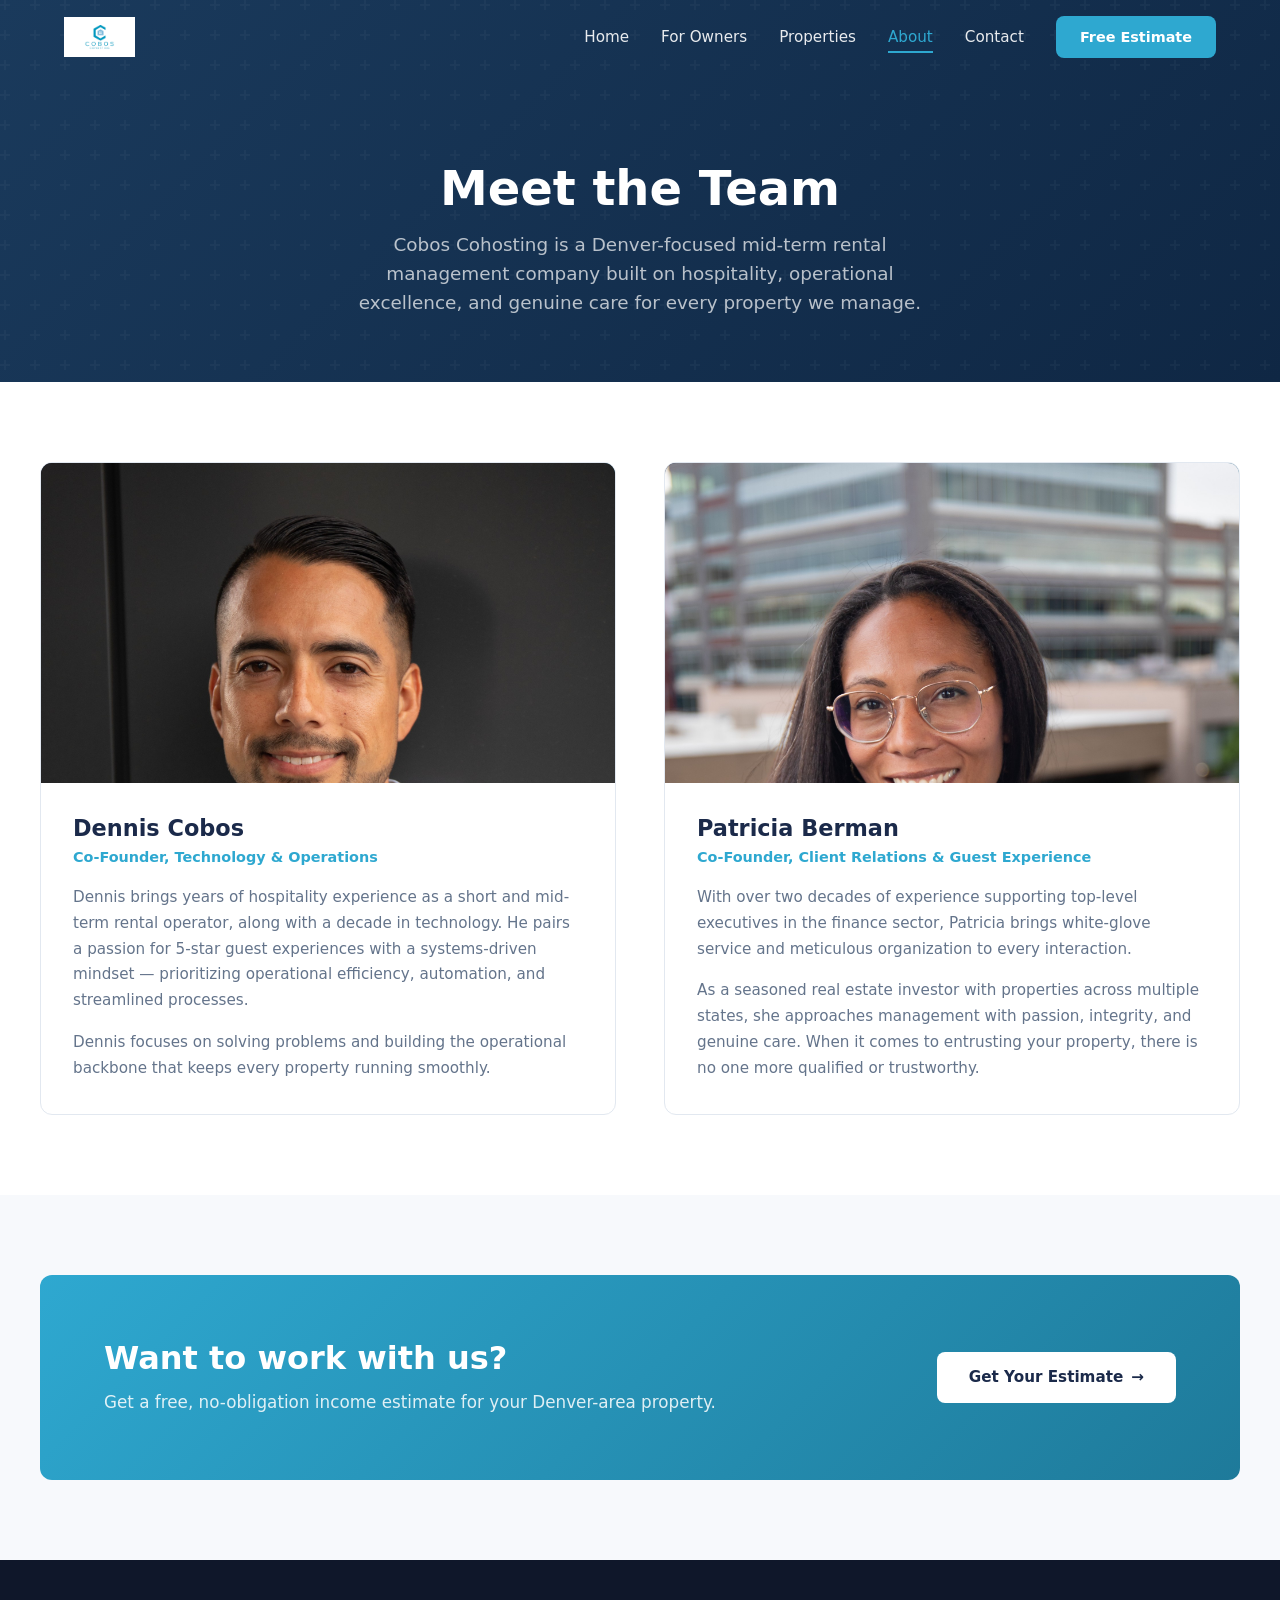
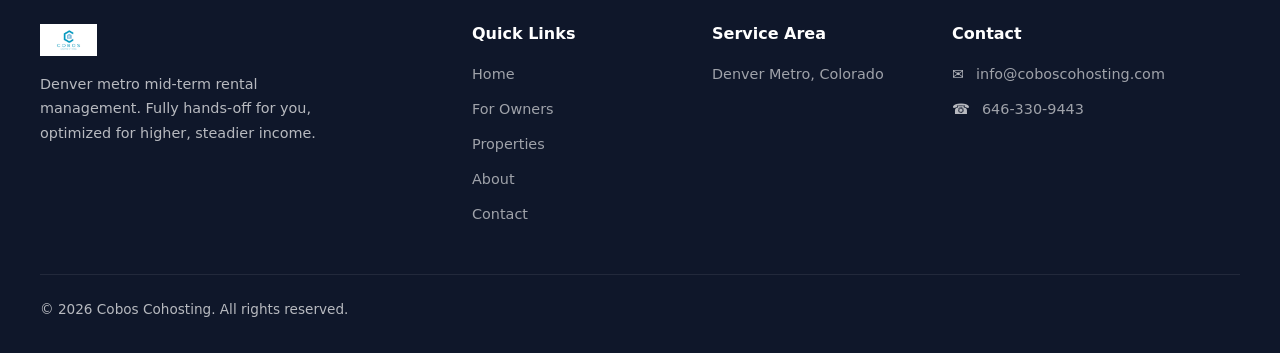
==== commit 01a47519: "Add team headshots to About page Replace placeholder initials with real photos for Dennis Cobos and " ====
--- a/about.html
+++ b/about.html
@@ -52,7 +52,7 @@
     <div class="team-grid">
       <div class="team-card">
         <div class="team-card__img">
-          <div class="team-card__avatar">DC</div>
+          <img src="img/dennis.jpg" alt="Dennis Cobos" class="team-card__photo">
         </div>
         <div class="team-card__body">
           <h3 class="team-card__name">Dennis Cobos</h3>
@@ -62,8 +62,8 @@
         </div>
       </div>
       <div class="team-card">
-        <div class="team-card__img" style="background:linear-gradient(135deg,var(--blue-dark),var(--blue))">
-          <div class="team-card__avatar">PB</div>
+        <div class="team-card__img">
+          <img src="img/patricia.jpg" alt="Patricia Berman" class="team-card__photo">
         </div>
         <div class="team-card__body">
           <h3 class="team-card__name">Patricia Berman</h3>
--- a/css/style.css
+++ b/css/style.css
@@ -142,7 +142,8 @@
 .team-grid{display:grid;grid-template-columns:1fr 1fr;gap:3rem}
 .team-card{background:var(--white);border-radius:var(--radius-lg);overflow:hidden;border:1px solid var(--gray-200);transition:var(--transition)}
 .team-card:hover{box-shadow:var(--shadow-lg)}
-.team-card__img{height:280px;background:linear-gradient(135deg,var(--navy),var(--blue-dark));display:flex;align-items:center;justify-content:center}
+.team-card__img{height:320px;background:linear-gradient(135deg,var(--navy),var(--blue-dark));display:flex;align-items:center;justify-content:center;overflow:hidden}
+.team-card__photo{width:100%;height:100%;object-fit:cover;object-position:center top}
 .team-card__avatar{width:120px;height:120px;background:rgba(255,255,255,.15);border-radius:50%;display:flex;align-items:center;justify-content:center;font-size:3rem;color:rgba(255,255,255,.8);border:3px solid rgba(255,255,255,.2)}
 .team-card__body{padding:2rem}
 .team-card__name{font-size:1.4rem;margin-bottom:.25rem}
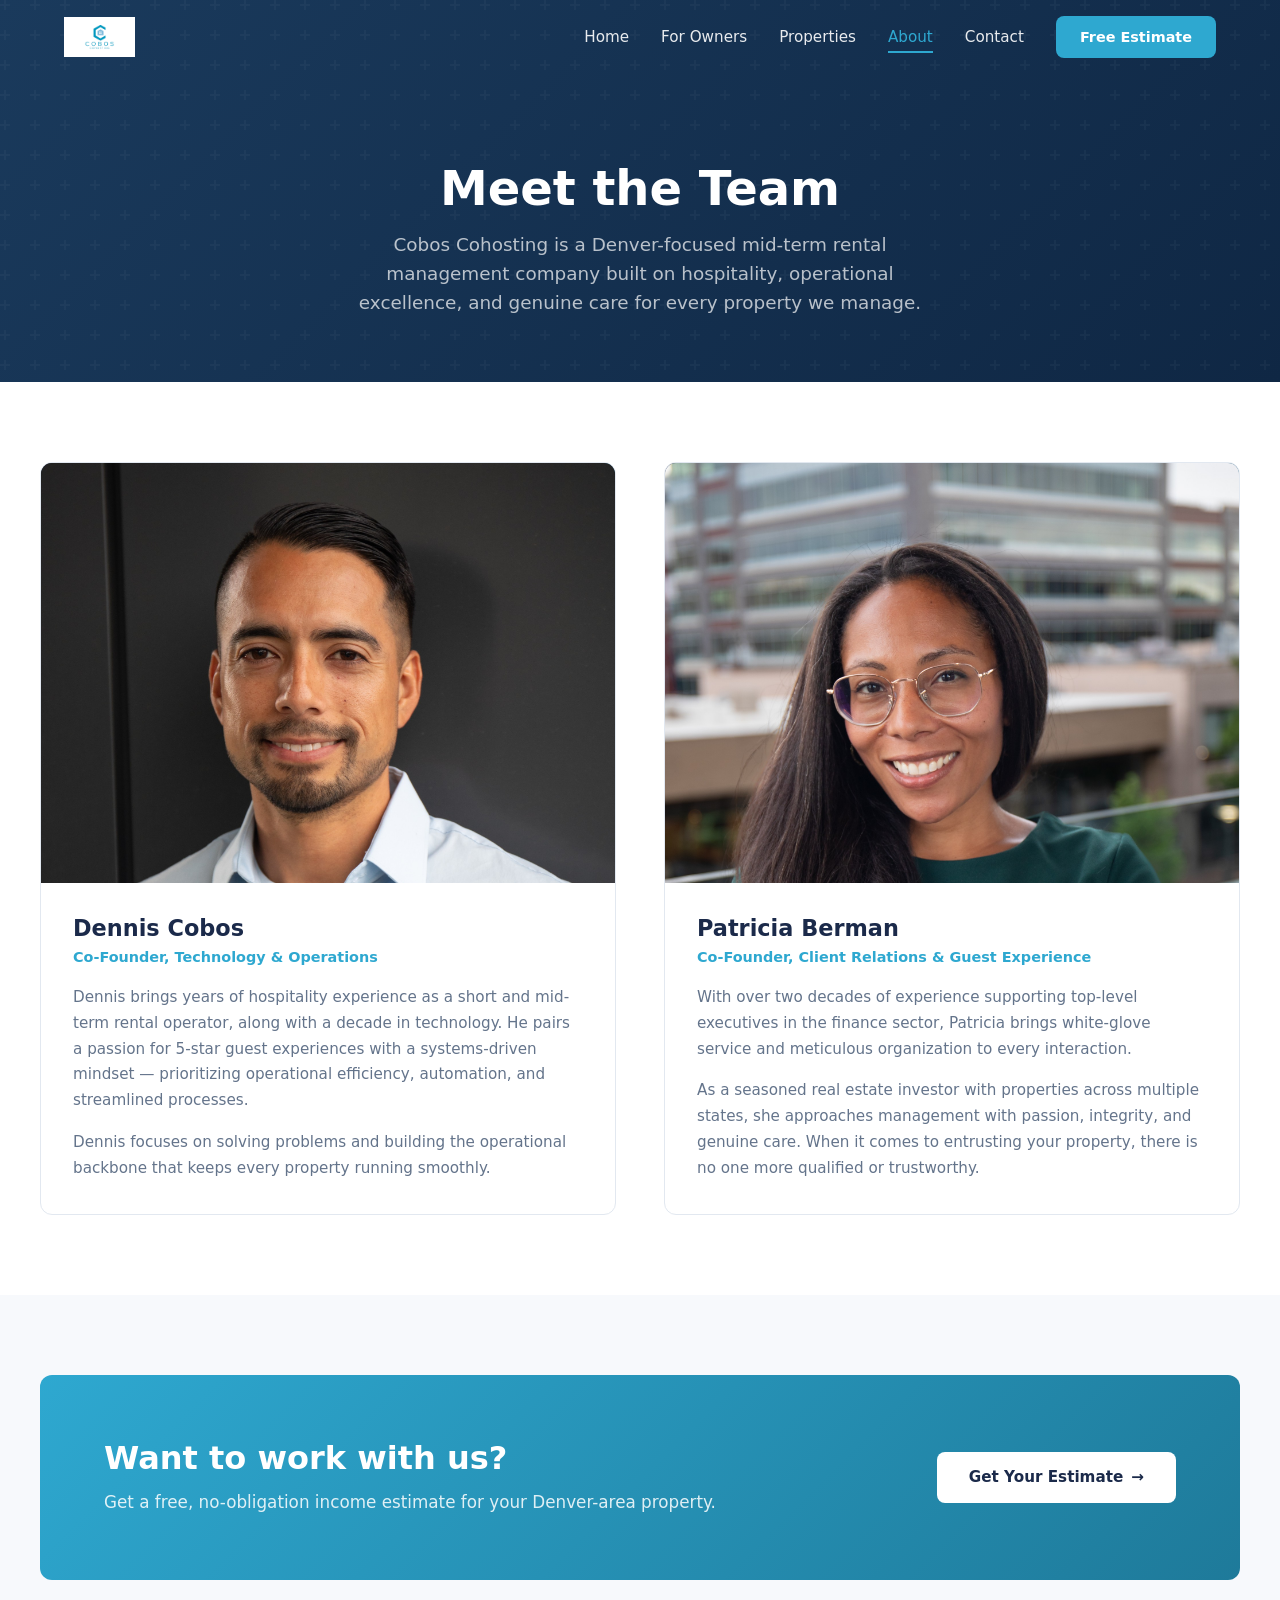
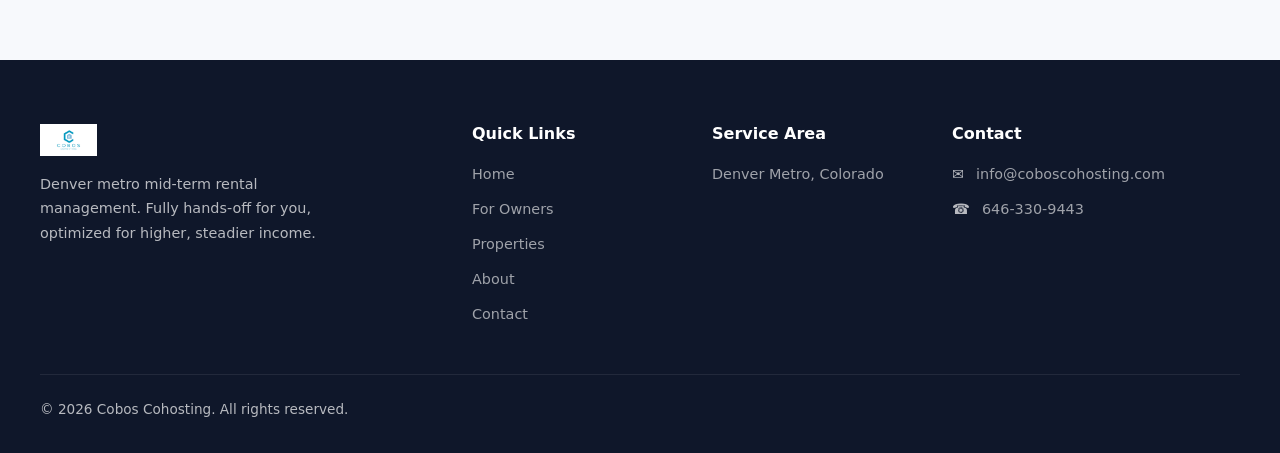
==== commit 7e85858c: "Adjust team photo sizing to show full faces Increase photo container height and adjust object-positi" ====
--- a/about.html
+++ b/about.html
@@ -5,7 +5,11 @@
   <meta name="viewport" content="width=device-width, initial-scale=1.0">
   <title>About Us | Cobos Cohosting</title>
   <meta name="description" content="Meet the team behind Cobos Cohosting. A Denver-focused mid-term rental management company built on hospitality, operational excellence, and genuine care.">
-  <link rel="stylesheet" href="css/style.css">
+  <link rel="stylesheet" href="css/style.css?v=2">
+  <style>
+    .team-card__img { height: 420px !important; }
+    .team-card__photo { width: 100%; height: 100%; object-fit: cover; object-position: center 15%; }
+  </style>
 </head>
 <body>
 
--- a/css/style.css
+++ b/css/style.css
@@ -142,7 +142,7 @@
 .team-grid{display:grid;grid-template-columns:1fr 1fr;gap:3rem}
 .team-card{background:var(--white);border-radius:var(--radius-lg);overflow:hidden;border:1px solid var(--gray-200);transition:var(--transition)}
 .team-card:hover{box-shadow:var(--shadow-lg)}
-.team-card__img{height:320px;background:linear-gradient(135deg,var(--navy),var(--blue-dark));display:flex;align-items:center;justify-content:center;overflow:hidden}
+.team-card__img{height:500px;background:linear-gradient(135deg,var(--navy),var(--blue-dark));display:flex;align-items:center;justify-content:center;overflow:hidden}
 .team-card__photo{width:100%;height:100%;object-fit:cover;object-position:center top}
 .team-card__avatar{width:120px;height:120px;background:rgba(255,255,255,.15);border-radius:50%;display:flex;align-items:center;justify-content:center;font-size:3rem;color:rgba(255,255,255,.8);border:3px solid rgba(255,255,255,.2)}
 .team-card__body{padding:2rem}
